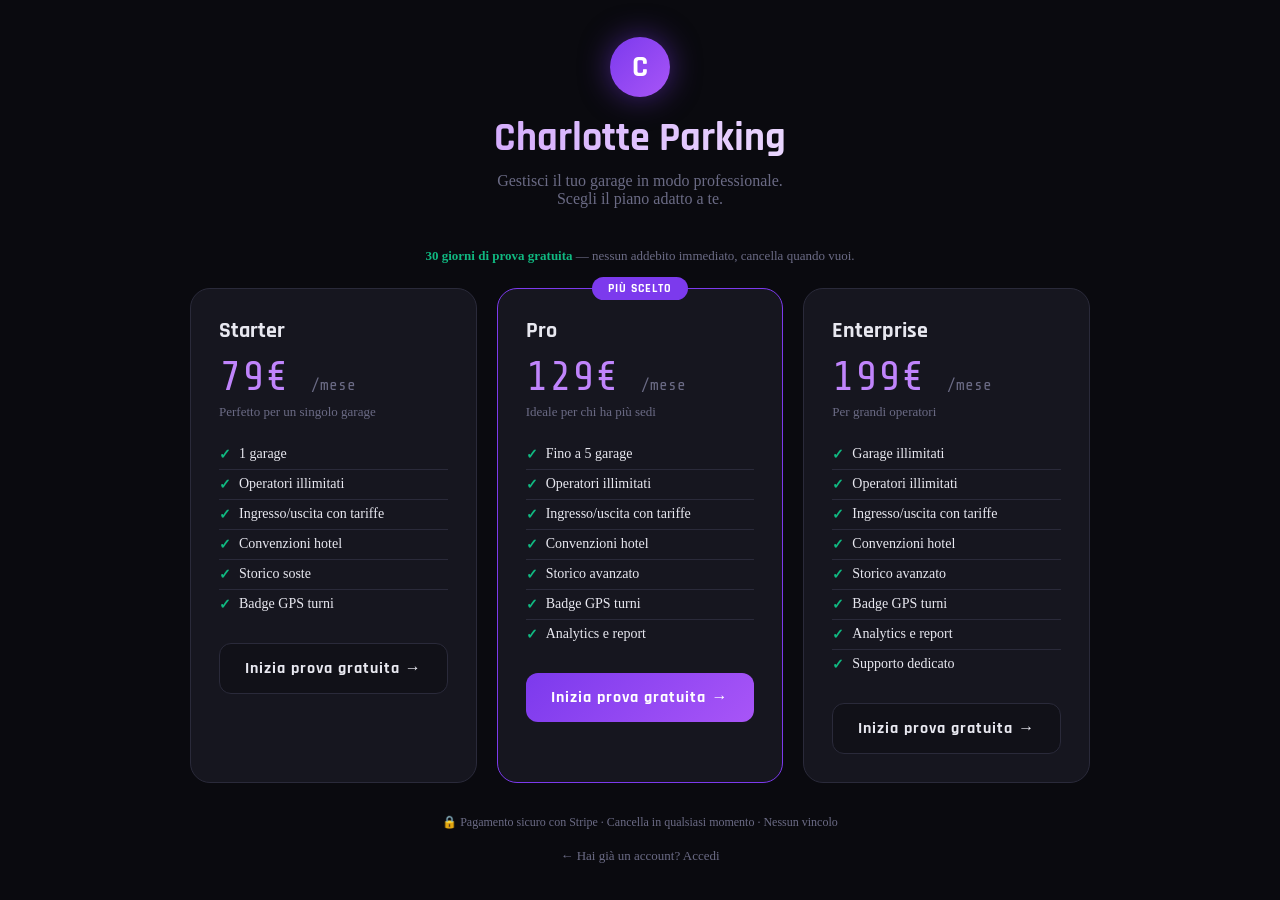
==== checkout.html @ b7fe8b28 "Update checkout.html" ====
<!DOCTYPE html>
<html lang="it">
<head>
  <meta charset="UTF-8">
  <meta name="viewport" content="width=device-width, initial-scale=1.0">
  <title>Charlotte Parking — Scegli il tuo piano</title>
  <link rel="stylesheet" href="css/style.css">
  <style>
    body { min-height: 100vh; display: flex; flex-direction: column; align-items: center; justify-content: center; padding: 24px; }
    .checkout-container { max-width: 900px; width: 100%; }
    .checkout-title { text-align: center; margin-bottom: 40px; }
    .checkout-title h1 { font-family: Rajdhani, sans-serif; font-size: 2.5rem; font-weight: 700; background: linear-gradient(90deg, var(--accent3), var(--white)); -webkit-background-clip: text; -webkit-text-fill-color: transparent; margin-bottom: 8px; }
    .checkout-title p { color: var(--muted); font-size: 16px; }
    .plans-grid { display: grid; grid-template-columns: repeat(auto-fit, minmax(260px, 1fr)); gap: 20px; margin-bottom: 32px; }
    .plan-card { background: var(--panel); border: 1px solid var(--border); border-radius: 20px; padding: 28px; position: relative; transition: all 0.2s; }
    .plan-card:hover { border-color: var(--accent); transform: translateY(-4px); box-shadow: 0 8px 30px rgba(124,58,237,0.2); }
    .plan-card.popular { border-color: var(--accent); }
    .popular-badge { position: absolute; top: -12px; left: 50%; transform: translateX(-50%); background: var(--accent); color: white; font-family: Rajdhani, sans-serif; font-weight: 700; font-size: 12px; letter-spacing: 1px; padding: 4px 16px; border-radius: 20px; white-space: nowrap; }
    .plan-name { font-family: Rajdhani, sans-serif; font-weight: 700; font-size: 22px; color: var(--text); margin-bottom: 8px; }
    .plan-price { font-family: 'Share Tech Mono', monospace; font-size: 42px; color: var(--accent3); margin-bottom: 4px; }
    .plan-price span { font-size: 16px; color: var(--muted); }
    .plan-desc { font-size: 13px; color: var(--muted); margin-bottom: 20px; }
    .plan-features { list-style: none; margin-bottom: 24px; }
    .plan-features li { font-size: 14px; color: var(--text); padding: 6px 0; border-bottom: 1px solid var(--border); display: flex; align-items: center; gap: 8px; }
    .plan-features li:last-child { border-bottom: none; }
    .plan-features li::before { content: '✓'; color: var(--green); font-weight: bold; }
    .plan-btn { width: 100%; background: linear-gradient(135deg, var(--accent), var(--accent2)); border: none; border-radius: 12px; padding: 14px; font-family: Rajdhani, sans-serif; font-weight: 700; font-size: 16px; letter-spacing: 1px; color: white; cursor: pointer; transition: all 0.2s; text-decoration: none; display: block; text-align: center; }
    .plan-btn:hover { opacity: 0.9; }
    .plan-btn.secondary { background: var(--bg2); border: 1px solid var(--border); color: var(--text); }
    .trial-note { text-align: center; font-size: 13px; color: var(--muted); margin-bottom: 24px; }
    .trial-note strong { color: var(--green); }
    .back-link { text-align: center; margin-top: 16px; }
    .back-link a { color: var(--muted); font-size: 13px; text-decoration: none; }
    .back-link a:hover { color: var(--accent3); }
    .guarantee { text-align: center; margin-top: 24px; font-size: 12px; color: var(--muted); }
  </style>
</head>
<body>

<div class="checkout-container">
  <div class="checkout-title">
    <div style="width:60px;height:60px;background:linear-gradient(135deg,var(--accent),var(--accent2));border-radius:50%;display:flex;align-items:center;justify-content:center;font-family:Rajdhani,sans-serif;font-weight:700;font-size:30px;color:white;margin:0 auto 16px;box-shadow:0 0 30px rgba(124,58,237,0.5)">C</div>
    <h1>Charlotte Parking</h1>
    <p>Gestisci il tuo garage in modo professionale.<br>Scegli il piano adatto a te.</p>
  </div>

  <div class="trial-note">
    <strong>30 giorni di prova gratuita</strong> — nessun addebito immediato, cancella quando vuoi.
  </div>

  <div class="plans-grid">

    <!-- STARTER -->
    <div class="plan-card">
      <div class="plan-name">Starter</div>
      <div class="plan-price">79€ <span>/mese</span></div>
      <div class="plan-desc">Perfetto per un singolo garage</div>
      <ul class="plan-features">
        <li>1 garage</li>
        <li>Operatori illimitati</li>
        <li>Ingresso/uscita con tariffe</li>
        <li>Convenzioni hotel</li>
        <li>Storico soste</li>
        <li>Badge GPS turni</li>
      </ul>
      <a class="plan-btn secondary" href="https://buy.stripe.com/6oU3cwa7w8Lg5YP97Lc7u00" target="_blank">
        Inizia prova gratuita →
      </a>
    </div>

    <!-- PRO -->
    <div class="plan-card popular">
      <div class="popular-badge">PIÙ SCELTO</div>
      <div class="plan-name">Pro</div>
      <div class="plan-price">129€ <span>/mese</span></div>
      <div class="plan-desc">Ideale per chi ha più sedi</div>
      <ul class="plan-features">
        <li>Fino a 5 garage</li>
        <li>Operatori illimitati</li>
        <li>Ingresso/uscita con tariffe</li>
        <li>Convenzioni hotel</li>
        <li>Storico avanzato</li>
        <li>Badge GPS turni</li>
        <li>Analytics e report</li>
      </ul>
      <a class="plan-btn" href="https://buy.stripe.com/dRmcN61B02mS4ULes5c7u01" target="_blank">
        Inizia prova gratuita →
      </a>
    </div>

    <!-- ENTERPRISE -->
    <div class="plan-card">
      <div class="plan-name">Enterprise</div>
      <div class="plan-price">199€ <span>/mese</span></div>
      <div class="plan-desc">Per grandi operatori</div>
      <ul class="plan-features">
        <li>Garage illimitati</li>
        <li>Operatori illimitati</li>
        <li>Ingresso/uscita con tariffe</li>
        <li>Convenzioni hotel</li>
        <li>Storico avanzato</li>
        <li>Badge GPS turni</li>
        <li>Analytics e report</li>
        <li>Supporto dedicato</li>
      </ul>
      <a class="plan-btn secondary" href="https://buy.stripe.com/5kQ3cw93sbXsevlcjXc7u02" target="_blank">
        Inizia prova gratuita →
      </a>
    </div>

  </div>

  <div class="guarantee">
    🔒 Pagamento sicuro con Stripe · Cancella in qualsiasi momento · Nessun vincolo
  </div>

  <div class="back-link">
    <a href="index.html">← Hai già un account? Accedi</a>
  </div>
</div>

</body>
</html>
---- css/style.css ----
@import url('https://fonts.googleapis.com/css2?family=Rajdhani:wght@500;600;700&family=Share+Tech+Mono&family=Exo+2:wght@300;400;600;800&display=swap');

:root {
  --bg: #0a0a0f; --bg2: #111118; --panel: #16161f; --border: #2a2a3a;
  --accent: #7c3aed; --accent2: #a855f7; --accent3: #c084fc;
  --green: #10b981; --red: #ef4444; --amber: #f59e0b;
  --text: #e8e8f0; --muted: #6b6b85; --white: #ffffff;
}

* { margin:0; padding:0; box-sizing:border-box; -webkit-tap-highlight-color:transparent; }
html,body { background:var(--bg)!important; color:var(--text); font-family:Exo 2,sans-serif; min-height:100vh; overflow-x:hidden; }
select option { background:var(--bg2); color:var(--text); }

.header { background:var(--panel); border-bottom:1px solid var(--border); padding:12px 16px; display:flex; align-items:center; justify-content:space-between; position:sticky; top:0; z-index:100; }
.logo { display:flex; align-items:center; gap:10px; }
.logo-icon { width:36px; height:36px; background:linear-gradient(135deg,var(--accent),var(--accent2)); border-radius:50%; display:flex; align-items:center; justify-content:center; font-family:Rajdhani,sans-serif; font-weight:700; font-size:18px; color:white; box-shadow:0 0 16px rgba(124,58,237,0.5); }
.logo-text { font-family:Rajdhani,sans-serif; font-weight:700; font-size:20px; letter-spacing:1px; background:linear-gradient(90deg,var(--accent3),var(--white)); -webkit-background-clip:text; -webkit-text-fill-color:transparent; }
.garage-badge { background:var(--bg2); border:1px solid var(--border); border-radius:8px; padding:4px 10px; font-size:11px; color:var(--muted); font-family:Share Tech Mono,monospace; }
.garage-badge select { background:none; border:none; color:var(--accent3); font-family:Share Tech Mono,monospace; font-size:11px; outline:none; cursor:pointer; }

.main { padding:16px; max-width:500px; margin:0 auto; }
.screen { display:none; }
.screen.active { display:block; }

.time-display { text-align:center; padding:10px 0 8px; }
.time-display .time { font-family:Share Tech Mono,monospace; font-size:52px; color:var(--white); letter-spacing:4px; text-shadow:0 0 30px rgba(124,58,237,0.4); }
.time-display .date { font-size:18px; color:var(--muted); margin-top:4px; font-family:Share Tech Mono,monospace; letter-spacing:2px; }

.action-grid { display:grid; grid-template-columns:1fr 1fr; gap:12px; margin:20px 0; }
.action-btn { background:var(--panel); border:1px solid var(--border); border-radius:16px; padding:38px 16px; text-align:center; cursor:pointer; transition:all 0.2s; position:relative; overflow:hidden; user-select:none; }
.action-btn::before { content:''; position:absolute; top:0; left:0; right:0; height:2px; border-radius:16px 16px 0 0; }
.action-btn.ingresso::before { background:var(--green); }
.action-btn.uscita::before { background:var(--accent2); }
.action-btn.lista::before { background:var(--amber); }
.action-btn.ricerca::before { background:var(--red); }
.action-btn:active { transform:scale(0.96); opacity:0.85; }
.action-btn .btn-icon { font-size:72px; margin-bottom:12px; display:block; }
.action-btn .btn-label { font-family:Rajdhani,sans-serif; font-weight:700; font-size:28px; letter-spacing:1px; text-transform:uppercase; }
.action-btn.ingresso .btn-label { color:var(--green); }
.action-btn.uscita .btn-label { color:var(--accent2); }
.action-btn.lista .btn-label { color:var(--amber); }
.action-btn.ricerca .btn-label { color:var(--red); }
.action-btn .btn-sub { font-size:22px; color:var(--muted); margin-top:10px; }

.stats-bar { display:grid; grid-template-columns:repeat(3,1fr); gap:8px; margin-bottom:12px; }
.stat { background:var(--panel); border:1px solid var(--border); border-radius:12px; padding:8px; text-align:center; }
.stat .val { font-family:Share Tech Mono,monospace; font-size:28px; font-weight:bold; color:var(--accent3); }
.stat .lbl { font-size:12px; color:var(--muted); text-transform:uppercase; letter-spacing:1px; margin-top:2px; }

.screen-header { display:flex; align-items:center; gap:12px; margin-bottom:20px; }
.back-btn { width:36px; height:36px; background:var(--panel); border:1px solid var(--border); border-radius:10px; display:flex; align-items:center; justify-content:center; cursor:pointer; font-size:18px; flex-shrink:0; }
.screen-title { font-family:Rajdhani,sans-serif; font-weight:700; font-size:22px; letter-spacing:1px; text-transform:uppercase; }

.targa-display { background:var(--panel); border:2px solid var(--border); border-radius:16px; padding:20px; text-align:center; margin-bottom:16px; position:relative; min-height:100px; display:flex; flex-direction:column; align-items:center; justify-content:center; }
.targa-display.has-targa { border-color:var(--green); box-shadow:0 0 20px rgba(16,185,129,0.15); }
.targa-value { font-family:Share Tech Mono,monospace; font-size:42px; font-weight:bold; letter-spacing:6px; color:var(--white); text-transform:uppercase; }
.targa-placeholder { font-size:14px; color:var(--muted); }

.camera-btns { display:grid; grid-template-columns:1fr 1fr; gap:10px; margin-bottom:12px; }
.camera-btn { background:linear-gradient(135deg,var(--accent),var(--accent2)); border:none; border-radius:14px; padding:16px 10px; font-family:Rajdhani,sans-serif; font-weight:700; font-size:15px; letter-spacing:1px; text-transform:uppercase; color:white; cursor:pointer; display:flex; flex-direction:column; align-items:center; justify-content:center; gap:6px; box-shadow:0 4px 20px rgba(124,58,237,0.4); transition:all 0.2s; }
.camera-btn.gallery { background:linear-gradient(135deg,#0f766e,#0d9488); box-shadow:0 4px 20px rgba(13,148,136,0.4); }
.camera-btn:active { transform:scale(0.97); }
.camera-btn .btn-emoji { font-size:26px; }
.camera-btn .btn-txt { font-size:13px; letter-spacing:1px; }

.manual-section { background:var(--panel); border:1px solid var(--border); border-radius:14px; padding:16px; margin-bottom:16px; }
.manual-label { font-size:11px; color:var(--muted); text-transform:uppercase; letter-spacing:1px; margin-bottom:8px; }
.manual-input-row { display:flex; gap:8px; }
.manual-input { flex:1; background:var(--bg2); border:1px solid var(--border); border-radius:10px; padding:12px; font-family:Share Tech Mono,monospace; font-size:20px; letter-spacing:3px; color:var(--white); text-transform:uppercase; outline:none; text-align:center; }
.manual-input:focus { border-color:var(--accent); }
.manual-confirm-btn { background:var(--bg2); border:1px solid var(--accent); border-radius:10px; padding:12px 16px; color:var(--accent3); font-size:20px; cursor:pointer; }

.tipo-section { background:var(--panel); border:1px solid var(--border); border-radius:14px; padding:16px; margin-bottom:16px; }
.tipo-grid { display:grid; grid-template-columns:repeat(3,1fr); gap:8px; margin-top:10px; }
.tipo-btn { background:var(--bg2); border:1px solid var(--border); border-radius:10px; padding:10px 6px; text-align:center; cursor:pointer; font-size:11px; color:var(--muted); transition:all 0.2s; }
.tipo-btn.selected { background:rgba(124,58,237,0.2); border-color:var(--accent); color:var(--accent3); }
.tipo-btn .tipo-icon { font-size:20px; display:block; margin-bottom:4px; }

.conferma-btn { width:100%; background:var(--green); border:none; border-radius:14px; padding:18px; font-family:Rajdhani,sans-serif; font-weight:700; font-size:20px; letter-spacing:2px; text-transform:uppercase; color:white; cursor:pointer; box-shadow:0 4px 20px rgba(16,185,129,0.3); transition:all 0.2s; opacity:0.4; pointer-events:none; }
.conferma-btn.enabled { opacity:1; pointer-events:all; }
.conferma-btn:active { transform:scale(0.97); }

.sosta-card { background:var(--panel); border:1px solid var(--border); border-radius:14px; padding:16px; margin-bottom:10px; display:flex; align-items:center; gap:14px; }
.sosta-card.attiva { border-left:3px solid var(--green); }
.sosta-card.chiusa { border-left:3px solid var(--muted); opacity:0.7; }
.sosta-targa { font-family:Share Tech Mono,monospace; font-size:18px; font-weight:bold; color:var(--white); letter-spacing:2px; }
.sosta-info { flex:1; }
.sosta-tipo { font-size:11px; color:var(--muted); margin-top:2px; }
.sosta-time { font-family:Share Tech Mono,monospace; font-size:12px; color:var(--accent3); text-align:right; }
.sosta-duration { font-size:11px; color:var(--muted); text-align:right; margin-top:2px; }
.uscita-quick-btn { background:var(--accent); border:none; border-radius:8px; padding:8px 12px; color:white; font-family:Rajdhani,sans-serif; font-weight:700; font-size:13px; cursor:pointer; white-space:nowrap; }

.overlay { display:none; position:fixed; inset:0; background:rgba(0,0,0,0.9); z-index:300; align-items:center; justify-content:center; flex-direction:column; gap:14px; padding:24px; }
.overlay.show { display:flex; }
.overlay-icon { font-size:72px; animation:pop 0.4s ease; }
.overlay-title { font-family:Rajdhani,sans-serif; font-weight:700; font-size:28px; letter-spacing:2px; color:var(--white); text-align:center; }
.overlay-sub { font-size:14px; color:var(--muted); text-align:center; }
.overlay-targa { font-family:Share Tech Mono,monospace; font-size:36px; letter-spacing:4px; color:var(--green); background:rgba(16,185,129,0.1); padding:12px 24px; border-radius:12px; border:1px solid var(--green); }
@keyframes pop { 0%{transform:scale(0.5);opacity:0} 70%{transform:scale(1.1)} 100%{transform:scale(1);opacity:1} }

.ocr-overlay { display:none; position:fixed; inset:0; background:rgba(0,0,0,0.92); z-index:400; align-items:center; justify-content:center; flex-direction:column; gap:16px; padding:24px; }
.ocr-overlay.show { display:flex; }
.ocr-title { font-family:Rajdhani,sans-serif; font-weight:700; font-size:22px; letter-spacing:2px; color:var(--white); text-align:center; }
.ocr-conf { font-size:13px; color:var(--muted); }
.ocr-input { font-family:Share Tech Mono,monospace; font-size:38px; letter-spacing:6px; color:var(--white); background:var(--bg2); border:2px solid var(--accent); border-radius:14px; padding:14px 20px; text-align:center; text-transform:uppercase; outline:none; width:100%; max-width:340px; }
.ocr-btns { display:grid; grid-template-columns:1fr 1fr; gap:12px; width:100%; max-width:340px; }
.ocr-btn { padding:14px; border:none; border-radius:12px; font-family:Rajdhani,sans-serif; font-weight:700; font-size:18px; letter-spacing:1px; cursor:pointer; }
.ocr-btn.confirm { background:var(--green); color:white; }
.ocr-btn.cancel { background:var(--panel); border:1px solid var(--border); color:var(--muted); }

#camera-input, #gallery-input { display:none; }

.empty-state { text-align:center; padding:40px 20px; color:var(--muted); }
.empty-state .empty-icon { font-size:52px; margin-bottom:12px; }
.empty-state .empty-text { font-size:14px; }

.search-input { width:100%; background:var(--panel); border:1px solid var(--border); border-radius:12px; padding:14px 16px; font-family:Share Tech Mono,monospace; font-size:18px; letter-spacing:2px; color:var(--white); text-transform:uppercase; outline:none; margin-bottom:16px; }
.search-input:focus { border-color:var(--accent); }
.section-label { font-size:11px; color:var(--muted); text-transform:uppercase; letter-spacing:2px; margin-bottom:10px; padding-left:2px; }

/* PIN SCREEN */
.pin-screen { position:fixed; inset:0; background:var(--bg); z-index:500; display:flex; flex-direction:column; align-items:center; justify-content:center; gap:20px; padding:32px; }
.pin-logo { display:flex; flex-direction:column; align-items:center; gap:10px; margin-bottom:10px; }
.pin-logo-icon { width:72px; height:72px; background:linear-gradient(135deg,var(--accent),var(--accent2)); border-radius:50%; display:flex; align-items:center; justify-content:center; font-family:Rajdhani,sans-serif; font-weight:700; font-size:36px; color:white; box-shadow:0 0 30px rgba(124,58,237,0.5); }
.pin-logo-text { font-family:Rajdhani,sans-serif; font-weight:700; font-size:28px; letter-spacing:2px; background:linear-gradient(90deg,var(--accent3),var(--white)); -webkit-background-clip:text; -webkit-text-fill-color:transparent; }
.pin-subtitle { font-size:13px; color:var(--muted); letter-spacing:1px; }
.pin-dots { display:flex; gap:14px; margin:8px 0; }
.pin-dot { width:18px; height:18px; border-radius:50%; border:2px solid var(--border); background:transparent; transition:all 0.2s; }
.pin-dot.filled { background:var(--accent2); border-color:var(--accent2); box-shadow:0 0 10px rgba(168,85,247,0.5); }
.pin-dot.error { background:var(--red); border-color:var(--red); }
.pin-error { font-size:13px; color:var(--red); min-height:18px; }
.pin-grid { display:grid; grid-template-columns:repeat(3,1fr); gap:12px; width:100%; max-width:280px; }
.pin-btn { background:var(--panel); border:1px solid var(--border); border-radius:16px; padding:20px; font-family:Rajdhani,sans-serif; font-weight:700; font-size:26px; color:var(--white); cursor:pointer; text-align:center; transition:all 0.15s; user-select:none; }
.pin-btn:active { transform:scale(0.92); background:rgba(124,58,237,0.2); border-color:var(--accent); }
.pin-btn.zero { grid-column:2; }
.pin-btn.canc { background:transparent; border-color:transparent; color:var(--muted); font-size:20px; }

/* SPLASH */
#splash-screen { position:fixed; inset:0; z-index:9999; background:#000; display:flex; align-items:center; justify-content:center; transition:opacity 1.2s ease; }
#splash-screen.fadeout { opacity:0; pointer-events:none; }
#splash-video { position:absolute; inset:0; width:100%; height:100%; object-fit:cover; opacity:0.55; }
#splash-logo { position:relative; z-index:2; display:flex; flex-direction:column; align-items:center; gap:16px; }
#splash-icon { width:90px; height:90px; background:linear-gradient(135deg,#7c3aed,#a855f7); border-radius:50%; display:flex; align-items:center; justify-content:center; font-family:Rajdhani,sans-serif; font-weight:700; font-size:44px; color:white; box-shadow:0 0 40px rgba(124,58,237,0.8); }
#splash-title { font-size:2.8rem; font-weight:900; color:white; letter-spacing:0.45em; text-shadow:0 0 30px #7c3aed; }
#splash-sub { font-size:0.75rem; color:rgba(192,132,252,0.8); letter-spacing:0.35em; text-transform:uppercase; }

/* WIZARD ONBOARDING */
.wz-dot { flex:1; height:4px; background:var(--border); border-radius:2px; transition:background 0.3s; }
.wz-dot.active { background:var(--accent2); }
.wz-dot.done { background:var(--green); }
.wz-step { animation:fadeIn 0.3s ease; }
@keyframes fadeIn { from{opacity:0;transform:translateY(10px)} to{opacity:1;transform:translateY(0)} }
.wz-input { width:100%; background:var(--panel); border:1px solid var(--border); border-radius:12px; padding:14px 16px; color:var(--text); font-family:Exo 2,sans-serif; font-size:16px; outline:none; }
.wz-input:focus { border-color:var(--accent); }
.wz-btn-primary { width:100%; background:linear-gradient(135deg,var(--accent),var(--accent2)); border:none; border-radius:12px; padding:16px; font-family:Rajdhani,sans-serif; font-weight:700; font-size:18px; letter-spacing:1px; color:white; cursor:pointer; margin-bottom:10px; box-shadow:0 4px 20px rgba(124,58,237,0.4); }
.wz-btn-secondary { width:100%; background:var(--panel); border:1px solid var(--border); border-radius:12px; padding:14px; font-family:Rajdhani,sans-serif; font-weight:700; font-size:16px; color:var(--muted); cursor:pointer; margin-bottom:10px; }
.wz-error { color:var(--red); font-size:13px; min-height:18px; margin-bottom:10px; text-align:center; }
.wz-garage-row { background:var(--panel); border:1px solid var(--border); border-radius:12px; padding:14px; display:flex; flex-direction:column; gap:8px; position:relative; }
.wz-garage-remove { position:absolute; top:10px; right:10px; background:none; border:none; color:var(--red); font-size:18px; cursor:pointer; }

/* CONVENZIONI */
.conv-section { background:var(--panel); border:1px solid var(--border); border-radius:14px; padding:16px; margin-bottom:16px; }
.conv-grid { display:grid; grid-template-columns:1fr 1fr; gap:8px; margin-top:10px; }
.conv-btn { background:var(--bg2); border:1px solid var(--border); border-radius:10px; padding:10px 6px; text-align:center; cursor:pointer; font-size:11px; color:var(--muted); transition:all 0.2s; }
.conv-btn.selected { background:rgba(16,185,129,0.15); border-color:var(--green); color:var(--green); }
.conv-btn .conv-icon { font-size:18px; display:block; margin-bottom:3px; }
.cat-row { display:grid; grid-template-columns:1fr 1fr; gap:8px; margin-top:8px; }
.cat-btn { background:var(--bg2); border:1px solid var(--border); border-radius:10px; padding:8px; text-align:center; cursor:pointer; font-size:13px; color:var(--muted); transition:all 0.2s; font-family:Share Tech Mono,monospace; }
.cat-btn.selected { background:rgba(245,158,11,0.15); border-color:var(--amber); color:var(--amber); }

.conv-item { padding:12px 16px; cursor:pointer; font-size:14px; color:var(--text); border-bottom:1px solid var(--border); transition:background 0.15s; }
.conv-item:last-child { border-bottom:none; }
.conv-item:hover, .conv-item:active { background:rgba(124,58,237,0.15); color:var(--accent3); }
.conv-item .conv-item-sub { font-size:11px; color:var(--muted); margin-top:2px; font-family:Share Tech Mono,monospace; }

/* RESPONSIVE */
@media (min-width:600px) {
  .time-display .time { font-size:86px; letter-spacing:8px; }
  .time-display .date { font-size:28px; letter-spacing:4px; }
  .stat .val { font-size:42px; } .stat .lbl { font-size:16px; } .stat { padding:14px; }
  .action-btn .btn-icon { font-size:96px; margin-bottom:16px; }
  .action-btn .btn-label { font-size:42px; } .action-btn .btn-sub { font-size:26px; }
  .action-btn { padding:40px 16px; border-radius:22px; }
  .logo-icon { width:52px; height:52px; font-size:26px; } .logo-text { font-size:30px; }
  .garage-badge select { font-size:16px; } .header { padding:16px 24px; }
  .main { padding:20px 24px; max-width:700px; }
  .action-grid { gap:16px; } .stats-bar { gap:12px; margin-bottom:16px; }
  .screen-title { font-size:32px; } .back-btn { width:52px; height:52px; font-size:26px; border-radius:14px; }
  .targa-value { font-size:64px; letter-spacing:10px; }
  .camera-btn { font-size:18px; padding:20px 14px; border-radius:18px; }
  .camera-btn .btn-emoji { font-size:34px; }
  .camera-btn .btn-txt { font-size:16px; }
  .manual-input { font-size:32px; letter-spacing:5px; padding:16px; }
  .manual-confirm-btn { font-size:28px; padding:16px 20px; }
  .manual-label { font-size:16px; }
  .tipo-btn { font-size:16px; padding:16px 8px; } .tipo-btn .tipo-icon { font-size:32px; }
  .conferma-btn { font-size:28px; padding:24px; border-radius:18px; }
  .section-label { font-size:16px; } .search-input { font-size:28px; padding:18px 20px; }
  .sosta-targa { font-size:28px; } .sosta-tipo { font-size:16px; }
  .sosta-time { font-size:18px; } .uscita-quick-btn { font-size:18px; padding:12px 18px; }
  .overlay-targa { font-size:52px; } .overlay-title { font-size:38px; } .overlay-sub { font-size:20px; }
  .ocr-input { font-size:52px; } .ocr-title { font-size:28px; }
  .pin-logo-icon { width:96px; height:96px; font-size:48px; }
  .pin-logo-text { font-size:38px; }
  .pin-dot { width:24px; height:24px; }
  .pin-btn { font-size:36px; padding:26px; border-radius:20px; }
  .pin-grid { max-width:360px; gap:16px; }
  .conv-btn { font-size:16px; padding:14px 8px; } .conv-btn .conv-icon { font-size:28px; }
  .cat-btn { font-size:18px; padding:12px; }
  .conv-item { font-size:18px; padding:14px 18px; } .conv-item .conv-item-sub { font-size:14px; }
}
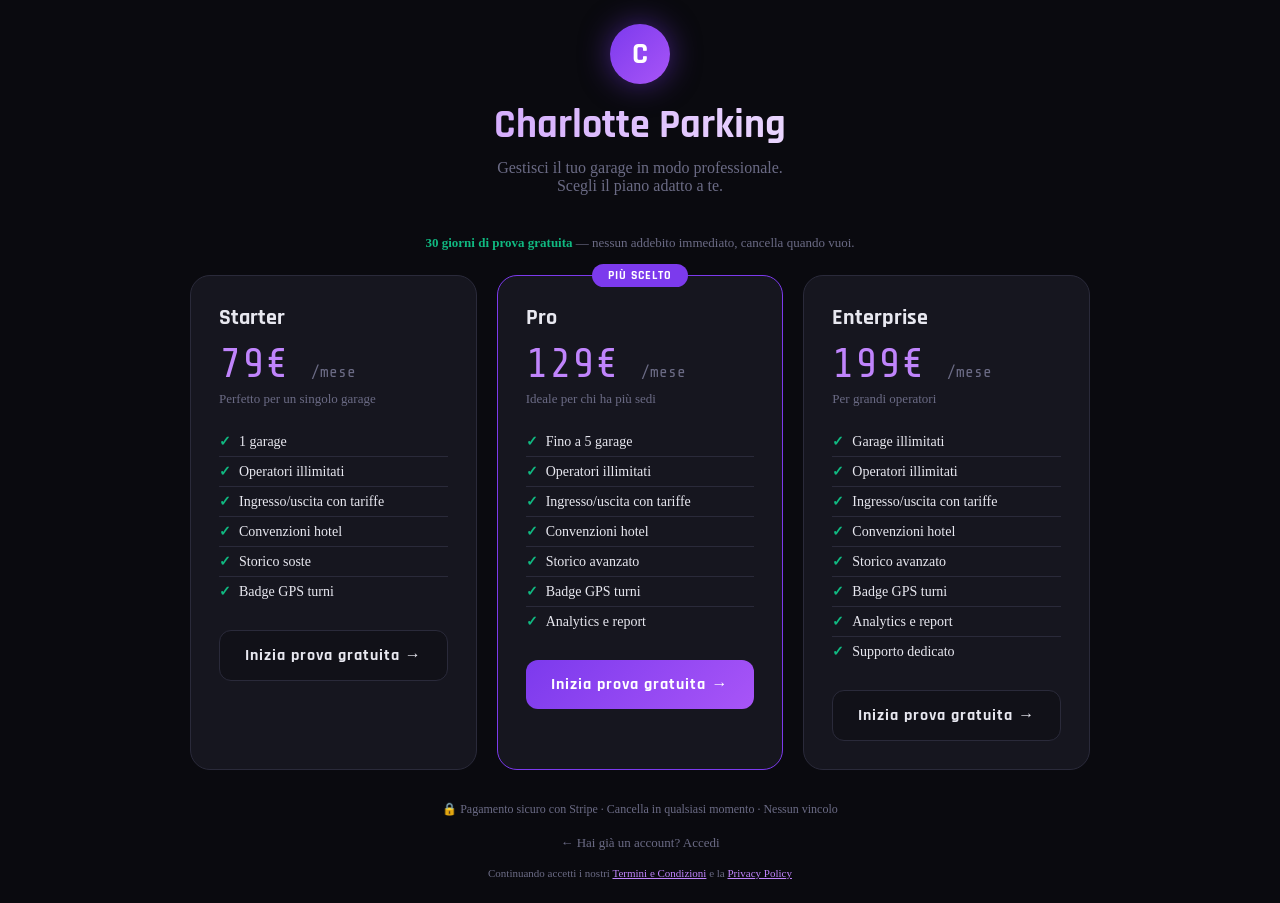
==== commit 984b590c: "Add links to terms and conditions and privacy policy Added terms and conditions and privacy policy l" ====
--- a/checkout.html
+++ b/checkout.html
@@ -63,7 +63,7 @@
         <li>Storico soste</li>
         <li>Badge GPS turni</li>
       </ul>
-      <a class="plan-btn secondary" href="https://buy.stripe.com/6oU3cwa7w8Lg5YP97Lc7u00" target="_blank">
+      <a class="plan-btn secondary" href="https://buy.stripe.com/6oU3cwa7w8Lg5YP97Lc7u00?success_url=https://charlottesystems.github.io/charlotte-commercial/success.html" target="_blank">
         Inizia prova gratuita →
       </a>
     </div>
@@ -117,6 +117,11 @@
   <div class="back-link">
     <a href="index.html">← Hai già un account? Accedi</a>
   </div>
+  <div style="text-align:center;margin-top:16px;font-size:11px;color:var(--muted)">
+    Continuando accetti i nostri
+    <a href="termini.html" style="color:var(--accent3)">Termini e Condizioni</a> e la
+    <a href="privacy.html" style="color:var(--accent3)">Privacy Policy</a>
+  </div>
 </div>
 
 </body>
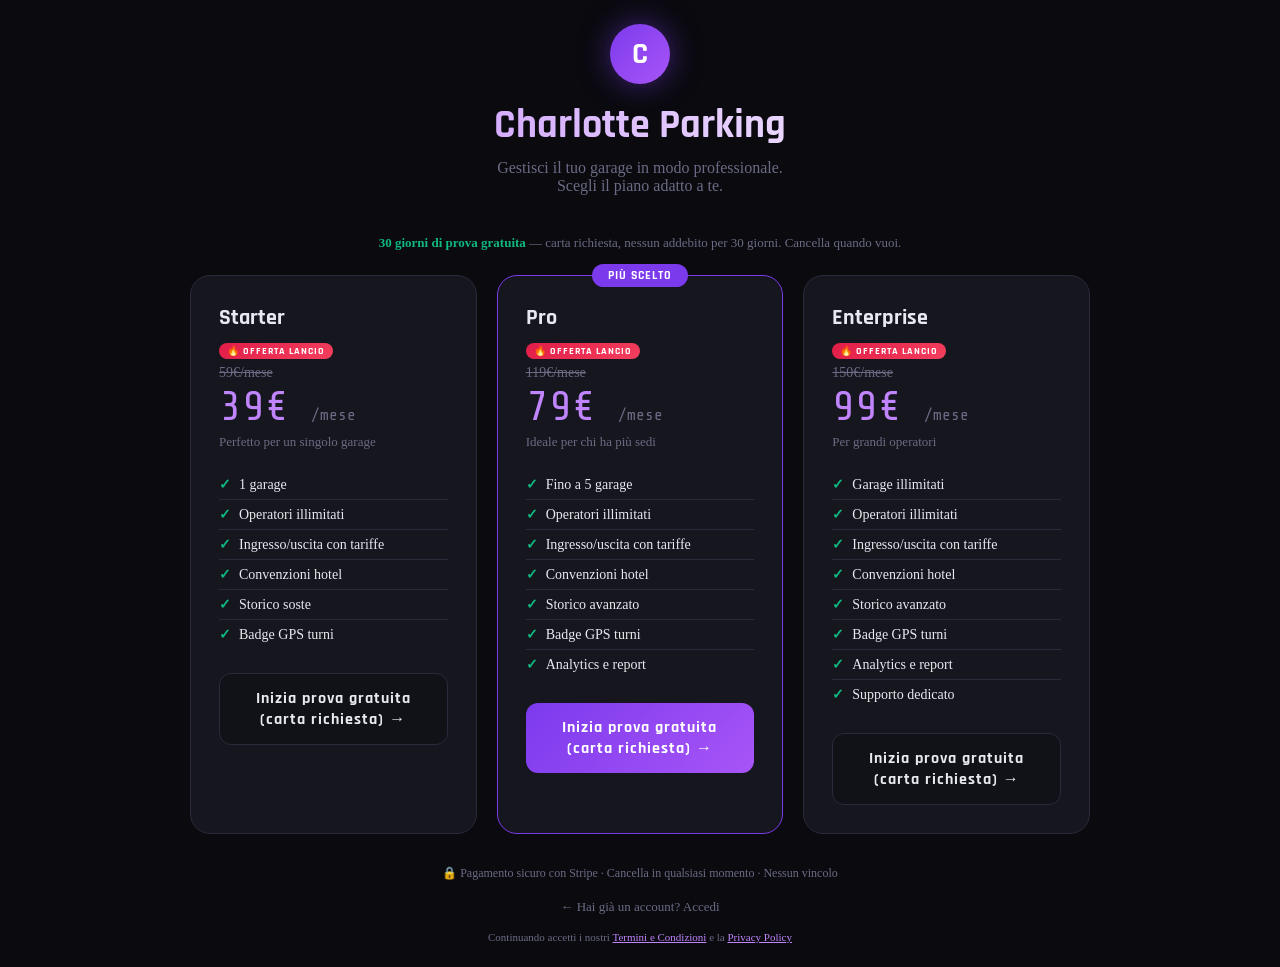
==== commit 1ff40d00: "Update checkout.html" ====
--- a/checkout.html
+++ b/checkout.html
@@ -33,7 +33,9 @@
     .back-link a { color: var(--muted); font-size: 13px; text-decoration: none; }
     .back-link a:hover { color: var(--accent3); }
     .guarantee { text-align: center; margin-top: 24px; font-size: 12px; color: var(--muted); }
-  </style>
+    .plan-price-old { font-size:14px;color:var(--muted);text-decoration:line-through;margin-bottom:2px; }
+  .promo-badge { display:inline-block;background:linear-gradient(135deg,#e11d48,#f43f5e);color:white;font-size:10px;font-family:Rajdhani,sans-serif;font-weight:700;padding:2px 8px;border-radius:20px;letter-spacing:1px;margin-bottom:6px; }
+</style>
 </head>
 <body>
 
@@ -45,7 +47,7 @@
   </div>
 
   <div class="trial-note">
-    <strong>30 giorni di prova gratuita</strong> — nessun addebito immediato, cancella quando vuoi.
+    <strong>30 giorni di prova gratuita</strong> — carta richiesta, nessun addebito per 30 giorni. Cancella quando vuoi.
   </div>
 
   <div class="plans-grid">
@@ -53,7 +55,9 @@
     <!-- STARTER -->
     <div class="plan-card">
       <div class="plan-name">Starter</div>
-      <div class="plan-price">79€ <span>/mese</span></div>
+      <div class="promo-badge">🔥 OFFERTA LANCIO</div>
+      <div class="plan-price-old">59€/mese</div>
+      <div class="plan-price">39€ <span>/mese</span></div>
       <div class="plan-desc">Perfetto per un singolo garage</div>
       <ul class="plan-features">
         <li>1 garage</li>
@@ -64,7 +68,7 @@
         <li>Badge GPS turni</li>
       </ul>
       <a class="plan-btn secondary" href="https://buy.stripe.com/6oU3cwa7w8Lg5YP97Lc7u00?success_url=https://charlottesystems.github.io/charlotte-commercial/success.html" target="_blank">
-        Inizia prova gratuita →
+        Inizia prova gratuita (carta richiesta) →
       </a>
     </div>
 
@@ -72,7 +76,9 @@
     <div class="plan-card popular">
       <div class="popular-badge">PIÙ SCELTO</div>
       <div class="plan-name">Pro</div>
-      <div class="plan-price">129€ <span>/mese</span></div>
+      <div class="promo-badge">🔥 OFFERTA LANCIO</div>
+      <div class="plan-price-old">119€/mese</div>
+      <div class="plan-price">79€ <span>/mese</span></div>
       <div class="plan-desc">Ideale per chi ha più sedi</div>
       <ul class="plan-features">
         <li>Fino a 5 garage</li>
@@ -84,14 +90,16 @@
         <li>Analytics e report</li>
       </ul>
       <a class="plan-btn" href="https://buy.stripe.com/dRmcN61B02mS4ULes5c7u01" target="_blank">
-        Inizia prova gratuita →
+        Inizia prova gratuita (carta richiesta) →
       </a>
     </div>
 
     <!-- ENTERPRISE -->
     <div class="plan-card">
       <div class="plan-name">Enterprise</div>
-      <div class="plan-price">199€ <span>/mese</span></div>
+      <div class="promo-badge">🔥 OFFERTA LANCIO</div>
+      <div class="plan-price-old">150€/mese</div>
+      <div class="plan-price">99€ <span>/mese</span></div>
       <div class="plan-desc">Per grandi operatori</div>
       <ul class="plan-features">
         <li>Garage illimitati</li>
@@ -104,7 +112,7 @@
         <li>Supporto dedicato</li>
       </ul>
       <a class="plan-btn secondary" href="https://buy.stripe.com/5kQ3cw93sbXsevlcjXc7u02" target="_blank">
-        Inizia prova gratuita →
+        Inizia prova gratuita (carta richiesta) →
       </a>
     </div>
 
--- a/css/style.css
+++ b/css/style.css
@@ -141,7 +141,7 @@
 #splash-video { position:absolute; inset:0; width:100%; height:100%; object-fit:cover; opacity:0.55; }
 #splash-logo { position:relative; z-index:2; display:flex; flex-direction:column; align-items:center; gap:16px; }
 #splash-icon { width:90px; height:90px; background:linear-gradient(135deg,#7c3aed,#a855f7); border-radius:50%; display:flex; align-items:center; justify-content:center; font-family:Rajdhani,sans-serif; font-weight:700; font-size:44px; color:white; box-shadow:0 0 40px rgba(124,58,237,0.8); }
-#splash-title { font-size:2.8rem; font-weight:900; color:white; letter-spacing:0.45em; text-shadow:0 0 30px #7c3aed; }
+#splash-title { font-size:2rem; font-weight:900; color:white; letter-spacing:0.15em; text-shadow:0 0 30px #7c3aed; padding:0 12px; text-align:center; max-width:100vw; overflow:hidden; }
 #splash-sub { font-size:0.75rem; color:rgba(192,132,252,0.8); letter-spacing:0.35em; text-transform:uppercase; }
 
 /* WIZARD ONBOARDING */
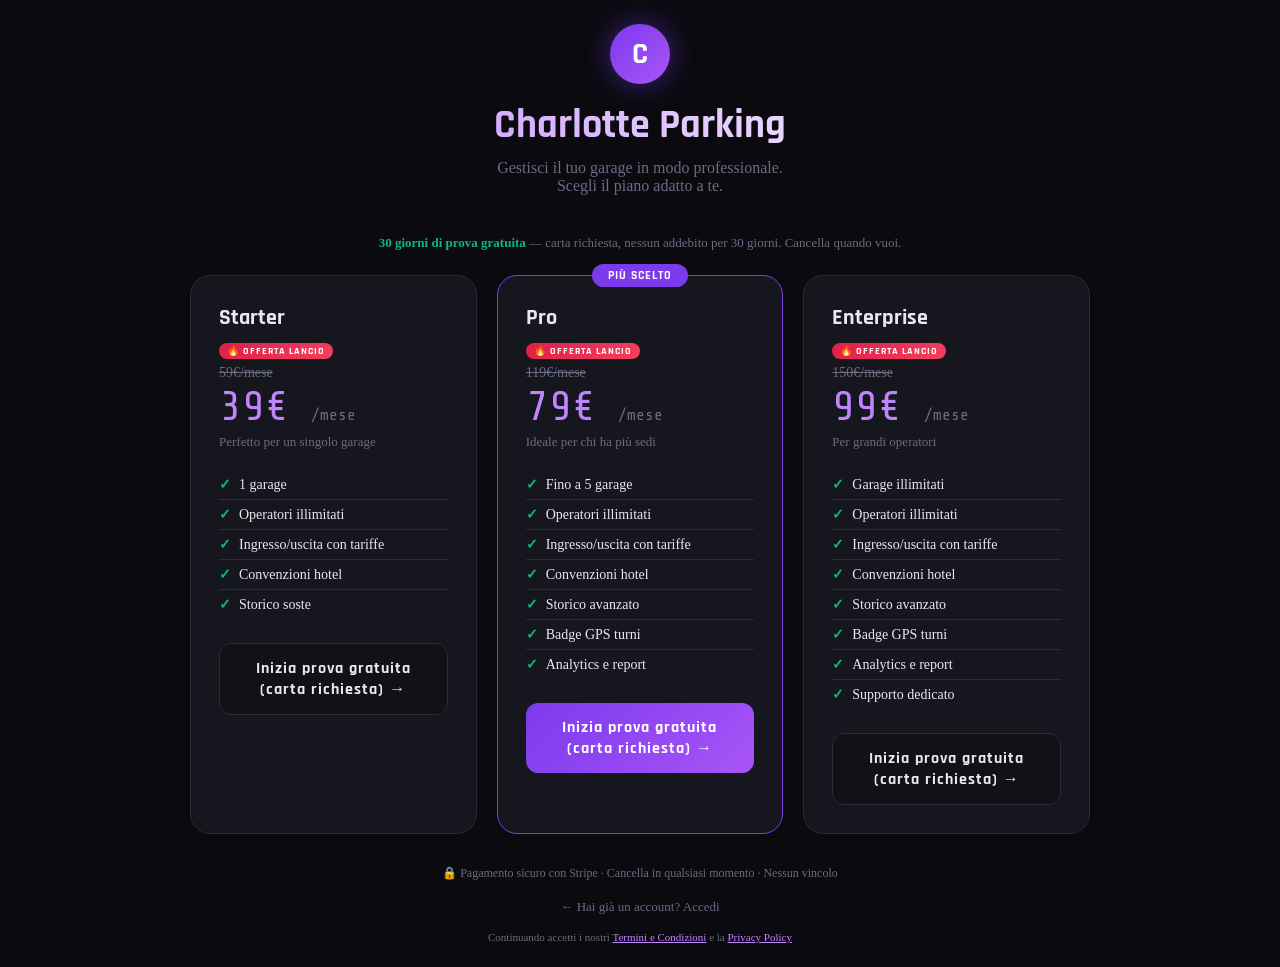
==== commit a2b60e5d: "Remove list item and fix HTML ending Removed 'Badge GPS turni' list item and ensured proper HTML str" ====
--- a/checkout.html
+++ b/checkout.html
@@ -65,9 +65,8 @@
         <li>Ingresso/uscita con tariffe</li>
         <li>Convenzioni hotel</li>
         <li>Storico soste</li>
-        <li>Badge GPS turni</li>
       </ul>
-      <a class="plan-btn secondary" href="https://buy.stripe.com/6oU3cwa7w8Lg5YP97Lc7u00?success_url=https://charlottesystems.github.io/charlotte-commercial/success.html" target="_blank">
+      <a class="plan-btn secondary" href="https://buy.stripe.com/3cIdRa6Vk3qWgDtbfTc7u03" target="_blank">
         Inizia prova gratuita (carta richiesta) →
       </a>
     </div>
@@ -89,7 +88,7 @@
         <li>Badge GPS turni</li>
         <li>Analytics e report</li>
       </ul>
-      <a class="plan-btn" href="https://buy.stripe.com/dRmcN61B02mS4ULes5c7u01" target="_blank">
+      <a class="plan-btn" href="https://buy.stripe.com/dRm4gAgvU8LggDtabPc7u04" target="_blank">
         Inizia prova gratuita (carta richiesta) →
       </a>
     </div>
@@ -111,7 +110,7 @@
         <li>Analytics e report</li>
         <li>Supporto dedicato</li>
       </ul>
-      <a class="plan-btn secondary" href="https://buy.stripe.com/5kQ3cw93sbXsevlcjXc7u02" target="_blank">
+      <a class="plan-btn secondary" href="https://buy.stripe.com/7sY9AUgvU1iO4ULcjXc7u05" target="_blank">
         Inizia prova gratuita (carta richiesta) →
       </a>
     </div>
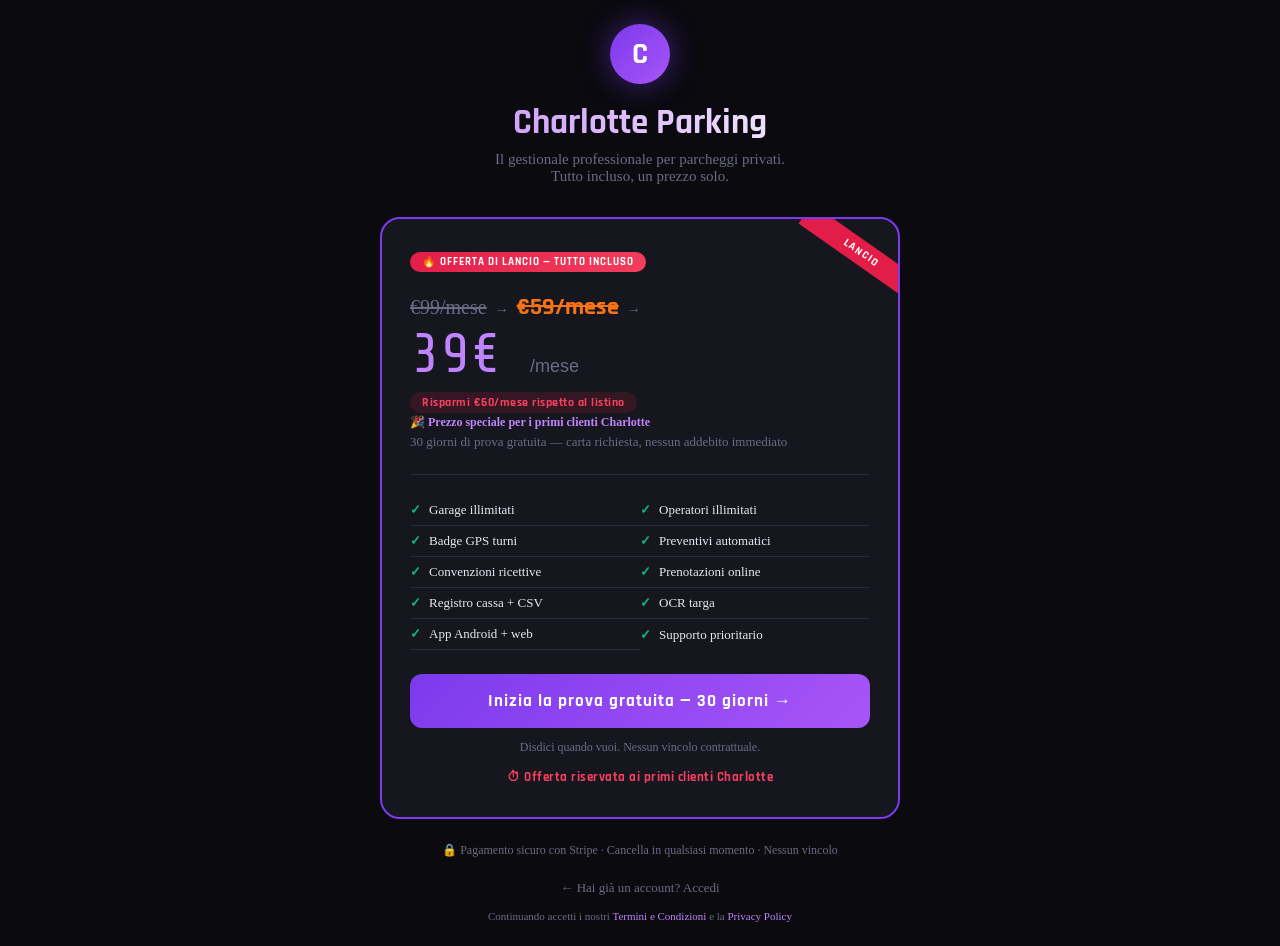
==== commit f5640fd4: "Revise checkout page title and styles Updated the title and adjusted styles for the checkout page. I" ====
--- a/checkout.html
+++ b/checkout.html
@@ -3,118 +3,109 @@
 <head>
   <meta charset="UTF-8">
   <meta name="viewport" content="width=device-width, initial-scale=1.0">
-  <title>Charlotte Parking — Scegli il tuo piano</title>
+  <title>Charlotte Parking — Inizia la prova gratuita</title>
   <link rel="stylesheet" href="css/style.css">
   <style>
     body { min-height: 100vh; display: flex; flex-direction: column; align-items: center; justify-content: center; padding: 24px; }
-    .checkout-container { max-width: 900px; width: 100%; }
-    .checkout-title { text-align: center; margin-bottom: 40px; }
-    .checkout-title h1 { font-family: Rajdhani, sans-serif; font-size: 2.5rem; font-weight: 700; background: linear-gradient(90deg, var(--accent3), var(--white)); -webkit-background-clip: text; -webkit-text-fill-color: transparent; margin-bottom: 8px; }
-    .checkout-title p { color: var(--muted); font-size: 16px; }
-    .plans-grid { display: grid; grid-template-columns: repeat(auto-fit, minmax(260px, 1fr)); gap: 20px; margin-bottom: 32px; }
-    .plan-card { background: var(--panel); border: 1px solid var(--border); border-radius: 20px; padding: 28px; position: relative; transition: all 0.2s; }
-    .plan-card:hover { border-color: var(--accent); transform: translateY(-4px); box-shadow: 0 8px 30px rgba(124,58,237,0.2); }
-    .plan-card.popular { border-color: var(--accent); }
-    .popular-badge { position: absolute; top: -12px; left: 50%; transform: translateX(-50%); background: var(--accent); color: white; font-family: Rajdhani, sans-serif; font-weight: 700; font-size: 12px; letter-spacing: 1px; padding: 4px 16px; border-radius: 20px; white-space: nowrap; }
-    .plan-name { font-family: Rajdhani, sans-serif; font-weight: 700; font-size: 22px; color: var(--text); margin-bottom: 8px; }
-    .plan-price { font-family: 'Share Tech Mono', monospace; font-size: 42px; color: var(--accent3); margin-bottom: 4px; }
-    .plan-price span { font-size: 16px; color: var(--muted); }
-    .plan-desc { font-size: 13px; color: var(--muted); margin-bottom: 20px; }
-    .plan-features { list-style: none; margin-bottom: 24px; }
-    .plan-features li { font-size: 14px; color: var(--text); padding: 6px 0; border-bottom: 1px solid var(--border); display: flex; align-items: center; gap: 8px; }
+    .checkout-container { max-width: 520px; width: 100%; }
+
+    .checkout-title { text-align: center; margin-bottom: 32px; }
+    .checkout-title .logo-circle { width: 60px; height: 60px; background: linear-gradient(135deg, var(--accent), var(--accent2)); border-radius: 50%; display: flex; align-items: center; justify-content: center; font-family: Rajdhani, sans-serif; font-weight: 700; font-size: 30px; color: white; margin: 0 auto 16px; box-shadow: 0 0 30px rgba(124,58,237,0.5); }
+    .checkout-title h1 { font-family: Rajdhani, sans-serif; font-size: 2.2rem; font-weight: 700; background: linear-gradient(90deg, var(--accent3), var(--white)); -webkit-background-clip: text; -webkit-text-fill-color: transparent; margin-bottom: 6px; }
+    .checkout-title p { color: var(--muted); font-size: 15px; }
+
+    .plan-card { background: var(--panel); border: 2px solid var(--accent); border-radius: 20px; padding: 32px 28px; position: relative; overflow: hidden; }
+
+    .ribbon { position: absolute; top: 22px; right: -32px; background: #e11d48; color: white; font-size: 11px; font-family: Rajdhani, sans-serif; font-weight: 700; padding: 5px 48px; transform: rotate(35deg); letter-spacing: 1.5px; }
+
+    .launch-badge { display: inline-block; background: linear-gradient(135deg, #e11d48, #f43f5e); color: white; font-size: 11px; font-family: Rajdhani, sans-serif; font-weight: 700; padding: 3px 12px; border-radius: 20px; letter-spacing: 1px; margin-bottom: 20px; }
+
+    .price-cascade { display: flex; align-items: baseline; gap: 8px; flex-wrap: wrap; margin-bottom: 4px; }
+    .price-old { font-size: 20px; color: var(--muted); text-decoration: line-through; font-weight: 300; }
+    .price-arrow { font-size: 14px; color: var(--muted); }
+    .price-mid { font-size: 24px; color: #f97316; text-decoration: line-through; font-family: Rajdhani, sans-serif; font-weight: 700; }
+
+    .plan-price { font-family: 'Share Tech Mono', monospace; font-size: 56px; color: var(--accent3); line-height: 1; margin: 4px 0; }
+    .plan-price span { font-size: 18px; color: var(--muted); font-family: Rajdhani, sans-serif; font-weight: 400; }
+
+    .saving-pill { display: inline-block; background: rgba(225,29,72,0.15); color: #f43f5e; font-size: 12px; font-family: Rajdhani, sans-serif; font-weight: 700; padding: 3px 12px; border-radius: 20px; letter-spacing: 0.5px; margin: 6px 0 2px; }
+    .launch-note { font-size: 12px; color: var(--accent3); font-weight: 600; margin-bottom: 4px; }
+    .trial-note { font-size: 13px; color: var(--muted); margin-bottom: 24px; }
+
+    .plan-features { list-style: none; border-top: 1px solid var(--border); padding-top: 20px; margin-bottom: 24px; display: grid; grid-template-columns: 1fr 1fr; gap: 0; }
+    .plan-features li { font-size: 13px; color: var(--text); padding: 7px 0; display: flex; align-items: center; gap: 8px; border-bottom: 1px solid var(--border); }
     .plan-features li:last-child { border-bottom: none; }
-    .plan-features li::before { content: '✓'; color: var(--green); font-weight: bold; }
-    .plan-btn { width: 100%; background: linear-gradient(135deg, var(--accent), var(--accent2)); border: none; border-radius: 12px; padding: 14px; font-family: Rajdhani, sans-serif; font-weight: 700; font-size: 16px; letter-spacing: 1px; color: white; cursor: pointer; transition: all 0.2s; text-decoration: none; display: block; text-align: center; }
-    .plan-btn:hover { opacity: 0.9; }
-    .plan-btn.secondary { background: var(--bg2); border: 1px solid var(--border); color: var(--text); }
-    .trial-note { text-align: center; font-size: 13px; color: var(--muted); margin-bottom: 24px; }
-    .trial-note strong { color: var(--green); }
-    .back-link { text-align: center; margin-top: 16px; }
+    .plan-features li::before { content: '✓'; color: var(--green); font-weight: bold; flex-shrink: 0; }
+
+    .plan-btn { width: 100%; background: linear-gradient(135deg, var(--accent), var(--accent2)); border: none; border-radius: 12px; padding: 16px; font-family: Rajdhani, sans-serif; font-weight: 700; font-size: 17px; letter-spacing: 1px; color: white; cursor: pointer; transition: all 0.2s; text-decoration: none; display: block; text-align: center; }
+    .plan-btn:hover { opacity: 0.9; transform: translateY(-1px); }
+
+    .plan-note { text-align: center; font-size: 12px; color: var(--muted); margin-top: 12px; }
+
+    .urgency { display: flex; align-items: center; justify-content: center; gap: 6px; font-size: 13px; color: #f43f5e; font-family: Rajdhani, sans-serif; font-weight: 700; margin-top: 14px; letter-spacing: 0.5px; }
+
+    .guarantee { text-align: center; margin-top: 24px; font-size: 12px; color: var(--muted); }
+
+    .back-link { text-align: center; margin-top: 20px; }
     .back-link a { color: var(--muted); font-size: 13px; text-decoration: none; }
     .back-link a:hover { color: var(--accent3); }
-    .guarantee { text-align: center; margin-top: 24px; font-size: 12px; color: var(--muted); }
-    .plan-price-old { font-size:14px;color:var(--muted);text-decoration:line-through;margin-bottom:2px; }
-  .promo-badge { display:inline-block;background:linear-gradient(135deg,#e11d48,#f43f5e);color:white;font-size:10px;font-family:Rajdhani,sans-serif;font-weight:700;padding:2px 8px;border-radius:20px;letter-spacing:1px;margin-bottom:6px; }
-</style>
+
+    .legal { text-align: center; margin-top: 14px; font-size: 11px; color: var(--muted); }
+    .legal a { color: var(--accent3); text-decoration: none; }
+
+    @media (max-width: 480px) {
+      .plan-features { grid-template-columns: 1fr; }
+      .plan-price { font-size: 44px; }
+    }
+  </style>
 </head>
 <body>
 
 <div class="checkout-container">
+
   <div class="checkout-title">
-    <div style="width:60px;height:60px;background:linear-gradient(135deg,var(--accent),var(--accent2));border-radius:50%;display:flex;align-items:center;justify-content:center;font-family:Rajdhani,sans-serif;font-weight:700;font-size:30px;color:white;margin:0 auto 16px;box-shadow:0 0 30px rgba(124,58,237,0.5)">C</div>
+    <div class="logo-circle">C</div>
     <h1>Charlotte Parking</h1>
-    <p>Gestisci il tuo garage in modo professionale.<br>Scegli il piano adatto a te.</p>
+    <p>Il gestionale professionale per parcheggi privati.<br>Tutto incluso, un prezzo solo.</p>
   </div>
 
-  <div class="trial-note">
-    <strong>30 giorni di prova gratuita</strong> — carta richiesta, nessun addebito per 30 giorni. Cancella quando vuoi.
-  </div>
+  <div class="plan-card">
+    <div class="ribbon">LANCIO</div>
 
-  <div class="plans-grid">
+    <div class="launch-badge">🔥 OFFERTA DI LANCIO — TUTTO INCLUSO</div>
 
-    <!-- STARTER -->
-    <div class="plan-card">
-      <div class="plan-name">Starter</div>
-      <div class="promo-badge">🔥 OFFERTA LANCIO</div>
-      <div class="plan-price-old">59€/mese</div>
-      <div class="plan-price">39€ <span>/mese</span></div>
-      <div class="plan-desc">Perfetto per un singolo garage</div>
-      <ul class="plan-features">
-        <li>1 garage</li>
-        <li>Operatori illimitati</li>
-        <li>Ingresso/uscita con tariffe</li>
-        <li>Convenzioni hotel</li>
-        <li>Storico soste</li>
-      </ul>
-      <a class="plan-btn secondary" href="https://buy.stripe.com/3cIdRa6Vk3qWgDtbfTc7u03" target="_blank">
-        Inizia prova gratuita (carta richiesta) →
-      </a>
+    <div class="price-cascade">
+      <span class="price-old">€99/mese</span>
+      <span class="price-arrow">→</span>
+      <span class="price-mid">€59/mese</span>
+      <span class="price-arrow">→</span>
     </div>
 
-    <!-- PRO -->
-    <div class="plan-card popular">
-      <div class="popular-badge">PIÙ SCELTO</div>
-      <div class="plan-name">Pro</div>
-      <div class="promo-badge">🔥 OFFERTA LANCIO</div>
-      <div class="plan-price-old">119€/mese</div>
-      <div class="plan-price">79€ <span>/mese</span></div>
-      <div class="plan-desc">Ideale per chi ha più sedi</div>
-      <ul class="plan-features">
-        <li>Fino a 5 garage</li>
-        <li>Operatori illimitati</li>
-        <li>Ingresso/uscita con tariffe</li>
-        <li>Convenzioni hotel</li>
-        <li>Storico avanzato</li>
-        <li>Badge GPS turni</li>
-        <li>Analytics e report</li>
-      </ul>
-      <a class="plan-btn" href="https://buy.stripe.com/dRm4gAgvU8LggDtabPc7u04" target="_blank">
-        Inizia prova gratuita (carta richiesta) →
-      </a>
-    </div>
+    <div class="plan-price">39€ <span>/mese</span></div>
+    <div class="saving-pill">Risparmi €60/mese rispetto al listino</div>
+    <div class="launch-note">🎉 Prezzo speciale per i primi clienti Charlotte</div>
+    <div class="trial-note">30 giorni di prova gratuita — carta richiesta, nessun addebito immediato</div>
 
-    <!-- ENTERPRISE -->
-    <div class="plan-card">
-      <div class="plan-name">Enterprise</div>
-      <div class="promo-badge">🔥 OFFERTA LANCIO</div>
-      <div class="plan-price-old">150€/mese</div>
-      <div class="plan-price">99€ <span>/mese</span></div>
-      <div class="plan-desc">Per grandi operatori</div>
-      <ul class="plan-features">
-        <li>Garage illimitati</li>
-        <li>Operatori illimitati</li>
-        <li>Ingresso/uscita con tariffe</li>
-        <li>Convenzioni hotel</li>
-        <li>Storico avanzato</li>
-        <li>Badge GPS turni</li>
-        <li>Analytics e report</li>
-        <li>Supporto dedicato</li>
-      </ul>
-      <a class="plan-btn secondary" href="https://buy.stripe.com/7sY9AUgvU1iO4ULcjXc7u05" target="_blank">
-        Inizia prova gratuita (carta richiesta) →
-      </a>
-    </div>
+    <ul class="plan-features">
+      <li>Garage illimitati</li>
+      <li>Operatori illimitati</li>
+      <li>Badge GPS turni</li>
+      <li>Preventivi automatici</li>
+      <li>Convenzioni ricettive</li>
+      <li>Prenotazioni online</li>
+      <li>Registro cassa + CSV</li>
+      <li>OCR targa</li>
+      <li>App Android + web</li>
+      <li>Supporto prioritario</li>
+    </ul>
 
+    <a class="plan-btn" href="https://buy.stripe.com/4gM4gA2F48Lgaf54Rvc7u06" target="_blank">
+      Inizia la prova gratuita — 30 giorni →
+    </a>
+
+    <p class="plan-note">Disdici quando vuoi. Nessun vincolo contrattuale.</p>
+
+    <div class="urgency">⏱ Offerta riservata ai primi clienti Charlotte</div>
   </div>
 
   <div class="guarantee">
@@ -124,11 +115,13 @@
   <div class="back-link">
     <a href="index.html">← Hai già un account? Accedi</a>
   </div>
-  <div style="text-align:center;margin-top:16px;font-size:11px;color:var(--muted)">
+
+  <div class="legal">
     Continuando accetti i nostri
-    <a href="termini.html" style="color:var(--accent3)">Termini e Condizioni</a> e la
-    <a href="privacy.html" style="color:var(--accent3)">Privacy Policy</a>
+    <a href="termini.html">Termini e Condizioni</a> e la
+    <a href="privacy.html">Privacy Policy</a>
   </div>
+
 </div>
 
 </body>
